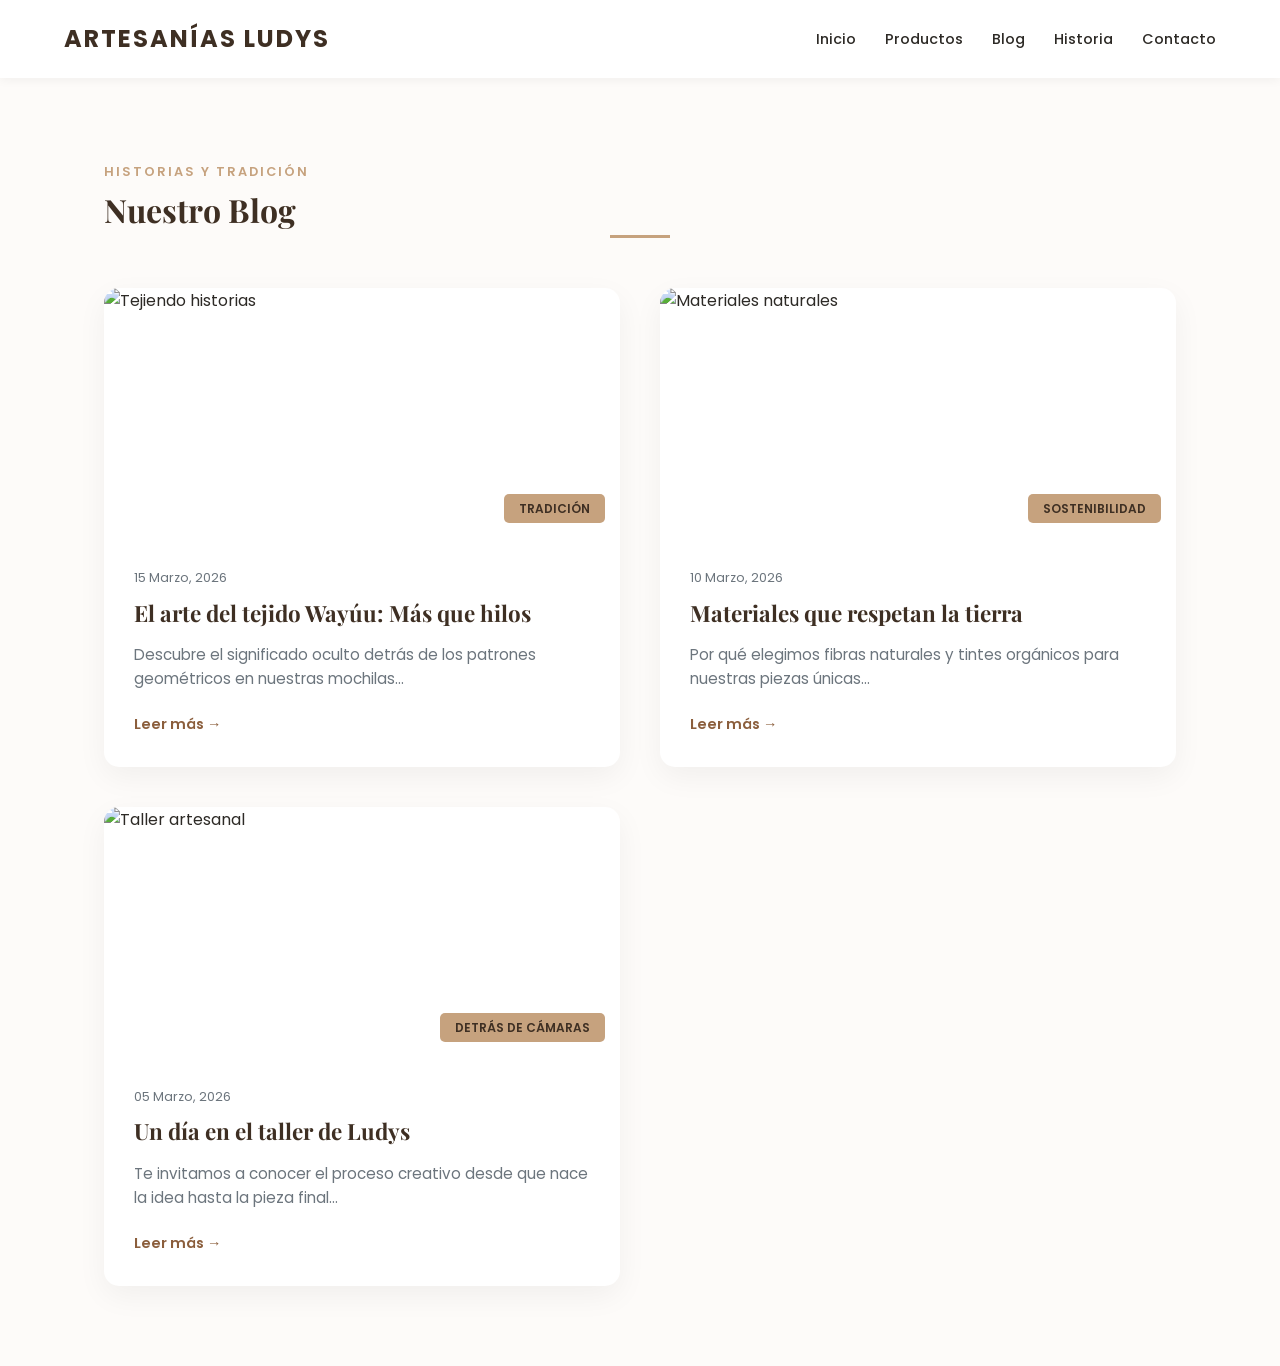
==== blog.html @ 7a83010c "Se optimizan estilos y secciones" ====
<!DOCTYPE html>
<html lang="es">
<head>
    <meta charset="UTF-8">
    <meta name="viewport" content="width=device-width, initial-scale=1.0">
    <title>Blog | Artesanías Ludys</title>
    <link rel="stylesheet" href="css/style.css"> </head>
<body>

    <header class="header">
        <a href="index.html" class="logo" style="text-decoration: none;">Artesanías Ludys</a>
        <nav class="nav">
            <a href="index.html">Inicio</a>
            <a href="productos.html">Productos</a>
            <a href="blog.html" class="active">Blog</a>
            <a href="historia.html">Historia</a>
            <a href="contacto.html">Contacto</a>
        </nav>
    </header>

    <main class="blog-container">
        <header class="seccion-header">
            <span>Historias y Tradición</span>
            <h1>Nuestro Blog</h1>
            <div class="linea-decorativa"></div>
        </header>

        <div class="grid-blog">
            <article class="blog-card">
                <div class="blog-img">
                    <img src="https://images.unsplash.com/photo-1590736961649-711745aaf2c6" alt="Tejiendo historias">
                    <span class="blog-category">Tradición</span>
                </div>
                <div class="blog-content">
                    <span class="blog-date">15 Marzo, 2026</span>
                    <h3>El arte del tejido Wayúu: Más que hilos</h3>
                    <p>Descubre el significado oculto detrás de los patrones geométricos en nuestras mochilas...</p>
                    <a href="#" class="btn-leer">Leer más →</a>
                </div>
            </article>

            <article class="blog-card">
                <div class="blog-img">
                    <img src="https://images.unsplash.com/photo-1610701596007-11502861dcfa" alt="Materiales naturales">
                    <span class="blog-category">Sostenibilidad</span>
                </div>
                <div class="blog-content">
                    <span class="blog-date">10 Marzo, 2026</span>
                    <h3>Materiales que respetan la tierra</h3>
                    <p>Por qué elegimos fibras naturales y tintes orgánicos para nuestras piezas únicas...</p>
                    <a href="#" class="btn-leer">Leer más →</a>
                </div>
            </article>

            <article class="blog-card">
                <div class="blog-img">
                    <img src="https://images.unsplash.com/photo-1506806732259-39c2d4468677" alt="Taller artesanal">
                    <span class="blog-category">Detrás de cámaras</span>
                </div>
                <div class="blog-content">
                    <span class="blog-date">05 Marzo, 2026</span>
                    <h3>Un día en el taller de Ludys</h3>
                    <p>Te invitamos a conocer el proceso creativo desde que nace la idea hasta la pieza final...</p>
                    <a href="#" class="btn-leer">Leer más →</a>
                </div>
            </article>
        </div>
    </main>

    </body>
</html>
---- css/style.css ----
/* Importación de fuentes */
@import url('https://fonts.googleapis.com/css2?family=Playfair+Display:wght@700&family=Poppins:wght@300;400;600&display=swap');

:root {
  --primary: #3e2f23;      /* Marrón tierra */
  --secondary: #c6a27e;    /* Arena/Dorado */
  --accent: #8b5e3c;       /* Cuero */
  --background: #fdfbf9;   /* Papel artesanal */
  --white: #ffffff;
  --text: #2d2a26;
  --gray: #6c757d;
  --transition: all 0.3s ease;
}

* {
  box-sizing: border-box;
  margin: 0;
  padding: 0;
}

body {
  font-family: 'Poppins', sans-serif;
  background-color: var(--background);
  color: var(--text);
  line-height: 1.6;
  overflow-x: hidden;
}

h1, h2, h3 {
  font-family: 'Playfair Display', serif;
  color: var(--primary);
}

/* ---------------------------------------- */
/* SECTION-HEADER */

.header {
  display: flex;
  justify-content: space-between;
  align-items: center;
  padding: 20px 5%;
  background: var(--white);
  box-shadow: 0 2px 10px rgba(0,0,0,0.05);
  position: sticky; /* Se queda fijo al hacer scroll */
  top: 0;
  z-index: 1000;
}

.logo {
  font-size: 1.5rem;
  font-weight: 700;
  text-transform: uppercase;
  letter-spacing: 2px;
  color: var(--primary);
}

.nav a {
  margin-left: 25px;
  text-decoration: none;
  color: var(--text);
  font-size: 0.9rem;
  font-weight: 500;
  transition: var(--transition);
  position: relative;
}

.nav a::after { /* Línea decorativa al pasar el mouse */
  content: '';
  position: absolute;
  width: 0;
  height: 2px;
  bottom: -5px;
  left: 0;
  background-color: var(--secondary);
  transition: var(--transition);
}

.nav a:hover::after {
  width: 100%;
}

.nav a:hover {
  color: var(--accent);
}

/* ---------------------------------------- */
/* SECTION-HERO */
.hero {
    position: relative;
    height: 90vh; /* Un poco menos que el total para invitar a hacer scroll */
    background: url('https://images.unsplash.com/photo-1590736961649-711745aaf2c6?auto=format&fit=crop&q=80') center/cover no-repeat;
    display: flex;
    align-items: center;
    justify-content: center;
    text-align: center;
    color: white;
}

.hero-overlay {
    position: absolute;
    top: 0;
    left: 0;
    width: 100%;
    height: 100%;
    background: rgba(0, 0, 0, 0.4); /* Oscurece la imagen lo justo */
}

.hero-content {
    position: relative; /* Para quedar sobre la capa overlay */
    z-index: 2;
    max-width: 800px;
    padding: 40px;
    background: rgba(255, 255, 255, 0.1); /* Efecto cristal */
    backdrop-filter: blur(8px); /* Desenfoque de fondo */
    border: 1px solid rgba(255, 255, 255, 0.2);
    border-radius: 20px;
}

.hero h1 {
    font-size: clamp(2.5rem, 5vw, 4rem); /* Tamaño fluido: se ajusta solo al móvil */
    color: var(--white);
    margin-bottom: 20px;
    line-height: 1.1;
}

.hero p {
    font-size: 1.2rem;
    margin-bottom: 35px;
    color: #f0f0f0;
    font-weight: 300;
}

/*BOTONES */
.hero-buttons {
    display: flex;
    gap: 20px;
    justify-content: center;
    flex-wrap: wrap;
}

.btn-primary, .btn-secondary {
    padding: 15px 35px;
    border-radius: 50px; /* Bordes redondeados modernos */
    text-decoration: none;
    font-weight: 600;
    font-size: 0.9rem;
    text-transform: uppercase;
    letter-spacing: 1px;
    transition: var(--transition);
}

.btn-primary {
    background-color: var(--secondary);
    color: var(--primary);
    border: 2px solid var(--secondary);
}

.btn-primary:hover {
    background-color: transparent;
    color: var(--white);
}

.btn-secondary {
    background-color: transparent;
    color: var(--white);
    border: 2px solid var(--white);
}

.btn-secondary:hover {
    background-color: var(--white);
    color: var(--primary);
}


.grid {
  display: grid;
  grid-template-columns: repeat(3, 1fr);
  gap: 20px;
}

.card {
  background: white;
  border-radius: 0;
  box-shadow: none;
  text-align: left;
}

.card img {
  transition: transform 0.4s ease;
}

.card:hover img {
  transform: scale(1.05);
}

.card h3 {
  font-family: 'Playfair Display', serif;
  font-size: 18px;
}

.card p {
  color: var(--gray);
  font-weight: 600;
}
/* ---------------------------------------- */
 /* SECTION-PRODUCTOS  */

.productos-destacados {
    padding: 100px 5%;
    background-color: var(--white);
    text-align: center;
}

.seccion-header {
    margin-bottom: 50px;
}

.seccion-header span {
    text-transform: uppercase;
    letter-spacing: 2px;
    font-size: 0.8rem;
    color: var(--secondary);
    font-weight: 600;
}

.seccion-header h2 {
    font-size: 2.5rem;
    margin: 10px 0;
}

.linea-decorativa {
    width: 60px;
    height: 3px;
    background: var(--secondary);
    margin: 0 auto;
}

/* GRID Y TARJETAS */
.grid-productos {
    display: grid;
    grid-template-columns: repeat(auto-fit, minmax(300px, 1fr));
    gap: 40px;
}

.producto-card {
    background: var(--white);
    transition: var(--transition);
    text-align: left;
}

.producto-img-wrapper {
    position: relative;
    overflow: hidden; /* Importante para el zoom */
    aspect-ratio: 4/5; /* Todas las fotos tendrán el mismo tamaño */
    border-radius: 15px;
    margin-bottom: 20px;
}

.producto-img-wrapper img {
    width: 100%;
    height: 100%;
    object-fit: cover;
    transition: transform 0.6s cubic-bezier(0.25, 1, 0.5, 1);
}

.producto-card:hover .producto-img-wrapper img {
    transform: scale(1.1);
}

.badge {
    position: absolute;
    top: 15px;
    left: 15px;
    background: var(--primary);
    color: white;
    padding: 5px 15px;
    font-size: 0.7rem;
    border-radius: 20px;
    text-transform: uppercase;
}

.producto-info h3 {
    font-size: 1.2rem;
    margin-bottom: 8px;
    font-family: 'Poppins', sans-serif; /* Un poco más moderno para nombres */
}

.precio {
    color: var(--accent);
    font-weight: 600;
    font-size: 1.1rem;
    margin-bottom: 15px;
}

.btn-ver {
    text-decoration: none;
    color: var(--primary);
    font-size: 0.9rem;
    font-weight: 600;
    border-bottom: 2px solid var(--secondary);
    transition: var(--transition);
}

.btn-ver:hover {
    color: var(--secondary);
    letter-spacing: 1px;
}

/* ---------------------------------------- */
/* SECTION-BENEFICIOS */

.beneficios {
    display: grid;
    grid-template-columns: repeat(auto-fit, minmax(280px, 1fr)); /* Se vuelve responsivo automáticamente */
    gap: 30px;
    padding: 80px 10%;
    background-color: var(--white);
}

.beneficio-card {
    text-align: center;
    padding: 40px 30px;
    background: var(--background);
    border-radius: 20px;
    transition: var(--transition);
    border: 1px solid rgba(0,0,0,0.03); /* Un borde casi invisible */
}

.beneficio-card:hover {
    transform: translateY(-10px);
    background: var(--white);
    box-shadow: 0 20px 40px rgba(0,0,0,0.05); /* Sombra suave al flotar */
}

.beneficio-card .icon {
    font-size: 3rem;
    display: block;
    margin-bottom: 20px;
}

.beneficio-card h3 {
    font-size: 1.5rem;
    margin-bottom: 15px;
    color: var(--primary);
}

.beneficio-card p {
    font-size: 0.95rem;
    color: var(--gray);
    line-height: 1.6;
}
/* ---------------------------------------- */
/* SECTION-TESTIMONIOS */

.testimonios {
    padding: 100px 5%;
    background-color: var(--background);
    text-align: center;
}

.grid-testimonios {
    display: flex;
    justify-content: center;
    gap: 30px;
    flex-wrap: wrap;
    margin-top: 40px;
}

.testimonio-card {
    background: var(--white);
    padding: 40px;
    border-radius: 20px;
    max-width: 400px;
    box-shadow: 0 10px 30px rgba(0,0,0,0.03);
    transition: var(--transition);
}

.estrellas {
    color: var(--secondary);
    margin-bottom: 15px;
    letter-spacing: 2px;
}

.testimonio-card p {
    font-style: italic;
    color: var(--text);
    margin-bottom: 20px;
}

.cliente {
    font-weight: 600;
    color: var(--primary);
    text-transform: uppercase;
    font-size: 0.8rem;
}

/* ---------------------------------------- */
/* SECTION-FOOTER */
.footer {
    background-color: var(--primary);
    color: var(--white);
    padding: 80px 5% 20px;
}

.footer-container {
    display: grid;
    grid-template-columns: repeat(auto-fit, minmax(200px, 1fr));
    gap: 50px;
    margin-bottom: 50px;
}

.footer-brand h2 {
    color: var(--white);
    margin-bottom: 20px;
}

.footer-brand p {
    color: #ccc;
    font-size: 0.9rem;
}

.footer h4 {
    color: var(--secondary);
    margin-bottom: 25px;
    font-family: 'Poppins', sans-serif;
    text-transform: uppercase;
    font-size: 0.9rem;
}

.footer ul {
    list-style: none;
}

.footer ul li {
    margin-bottom: 12px;
}

.footer ul li a, .social-links a {
    color: #ccc;
    text-decoration: none;
    font-size: 0.9rem;
    transition: var(--transition);
}

.footer ul li a:hover, .social-links a:hover {
    color: var(--secondary);
    padding-left: 5px;
}

.footer-bottom {
    border-top: 1px solid rgba(255,255,255,0.1);
    padding-top: 25px;
    text-align: center;
    font-size: 0.8rem;
    color: #888;
}

/* ******************************************* */
/* PAGE-PRODUCTOS */

/* CATÁLOGO DE PRODUCTOS */
.catalogo-wrapper {
    padding: 80px 5%;
}

.filtros-container {
    display: flex;
    justify-content: center;
    gap: 15px;
    margin-bottom: 50px;
    flex-wrap: wrap;
}

.filter-btn {
    padding: 10px 25px;
    border: 1px solid #ddd;
    background: transparent;
    border-radius: 30px;
    font-family: 'Poppins', sans-serif;
    font-size: 0.9rem;
    cursor: pointer;
    transition: var(--transition);
    color: var(--gray);
}

.filter-btn:hover, .filter-btn.active {
    background: var(--primary);
    color: var(--white);
    border-color: var(--primary);
}

/* Ajustes específicos para el grid del catálogo */
.grid-productos.catalogo {
    gap: 50px 30px; /* Más espacio vertical entre filas */
}

/* Botón de compra rápido */
.btn-primary-sm {
    display: block;
    text-align: center;
    padding: 12px;
    background: var(--primary);
    color: var(--white);
    text-decoration: none;
    font-size: 0.85rem;
    font-weight: 600;
    border-radius: 8px;
    text-transform: uppercase;
    transition: var(--transition);
}

.btn-primary-sm:hover {
    background: var(--secondary);
    color: var(--primary);
}

/* ******************************************* */
/* PAGE-HISTORIA */

.historia-container {
    padding: 80px 5%;
    max-width: 1200px;
    margin: 0 auto;
}

.historia-row {
    display: flex;
    align-items: center;
    gap: 80px;
    margin-bottom: 120px;
}

/* Esta clase invierte el orden del texto y la imagen */
.historia-row.reverse {
    flex-direction: row-reverse;
}

.historia-texto {
    flex: 1;
}

.historia-texto span {
    text-transform: uppercase;
    color: var(--secondary);
    letter-spacing: 2px;
    font-weight: 600;
    font-size: 0.85rem;
}

.historia-texto h2 {
    font-size: 2.8rem;
    margin: 15px 0;
}

.linea-decorativa-izq {
    width: 50px;
    height: 3px;
    background: var(--secondary);
    margin-bottom: 25px;
}

.historia-texto p {
    font-size: 1.1rem;
    color: var(--gray);
    margin-bottom: 20px;
    line-height: 1.8;
}

.historia-img {
    flex: 1;
}

.historia-img img {
    width: 100%;
    height: 500px;
    object-fit: cover;
    border-radius: 30px;
    box-shadow: 20px 20px 0px var(--background), 20px 20px 0px 2px var(--secondary); /* Efecto de marco decorativo */
}

/* Responsivo para móviles */
@media (max-width: 768px) {
    .historia-row, .historia-row.reverse {
        flex-direction: column;
        gap: 40px;
        margin-bottom: 80px;
    }
    
    .historia-img img {
        height: 350px;
    }
}

/* ******************************************* */
/* PAGE-CONTACTO */

.contacto-wrapper {
    padding: 80px 5%;
    max-width: 1100px;
    margin: 0 auto;
}

.contacto-grid {
    display: grid;
    grid-template-columns: 1fr 1.5fr; /* El formulario es un poco más ancho */
    gap: 80px;
    margin-top: 50px;
}

/* Info Box */
.contacto-info-box .info-item {
    margin-bottom: 40px;
}

.contacto-info-box h3 {
    font-size: 1.2rem;
    color: var(--secondary);
    margin-bottom: 10px;
}

.contacto-info-box p {
    color: var(--gray);
    line-height: 1.6;
}

.social-links-contacto a {
    margin-right: 15px;
    color: var(--primary);
    font-weight: 600;
    text-decoration: none;
    border-bottom: 2px solid var(--secondary);
}

.contacto-form-container {
    background: var(--white);
    padding: 40px;
    border-radius: 20px;
    box-shadow: 0 15px 50px rgba(0,0,0,0.05);
}

.form-group {
    margin-bottom: 25px;
}

.form-group label {
    display: block;
    font-size: 0.85rem;
    font-weight: 600;
    margin-bottom: 8px;
    color: var(--primary);
    text-transform: uppercase;
}

.formulario-moderno input,
.formulario-moderno textarea {
    width: 100%;
    padding: 15px 0;
    border: none;
    border-bottom: 1px solid #ddd;
    background: transparent;
    font-family: 'Poppins', sans-serif;
    font-size: 1rem;
    transition: var(--transition);
}

.formulario-moderno input:focus,
.formulario-moderno textarea:focus {
    outline: none;
    border-bottom: 2px solid var(--secondary);
}

.formulario-moderno .btn-primary {
    width: 100%;
    margin-top: 20px;
    cursor: pointer;
}

/* Móvil */
@media (max-width: 768px) {
    .contacto-grid {
        grid-template-columns: 1fr;
        gap: 50px;
    }
}

/* ******************************************* */
/* PAGE-BLOG */

.blog-container {
    padding: 80px 5%;
    max-width: 1200px;
    margin: 0 auto;
}

.grid-blog {
    display: grid;
    grid-template-columns: repeat(auto-fit, minmax(350px, 1fr));
    gap: 40px;
    margin-top: 50px;
}

.blog-card {
    background: var(--white);
    border-radius: 15px;
    overflow: hidden;
    box-shadow: 0 10px 30px rgba(0,0,0,0.05);
    transition: var(--transition);
}

.blog-card:hover {
    transform: translateY(-5px);
    box-shadow: 0 15px 40px rgba(0,0,0,0.1);
}

.blog-img {
    position: relative;
    height: 250px;
}

.blog-img img {
    width: 100%;
    height: 100%;
    object-fit: cover;
}

.blog-category {
    position: absolute;
    bottom: 15px;
    right: 15px;
    background: var(--secondary);
    color: var(--primary);
    padding: 5px 15px;
    font-size: 0.75rem;
    font-weight: 600;
    text-transform: uppercase;
    border-radius: 5px;
}

.blog-content {
    padding: 30px;
}

.blog-date {
    font-size: 0.8rem;
    color: var(--gray);
    display: block;
    margin-bottom: 10px;
}

.blog-content h3 {
    font-size: 1.4rem;
    margin-bottom: 15px;
    line-height: 1.3;
}

.blog-content p {
    font-size: 0.95rem;
    color: var(--gray);
    margin-bottom: 20px;
}

.btn-leer {
    text-decoration: none;
    color: var(--accent);
    font-weight: 600;
    font-size: 0.9rem;
    transition: var(--transition);
}

.btn-leer:hover {
    color: var(--primary);
    padding-left: 10px;
}

/* ******************************************* */
/* PAGE-DETALLE DE PRODUCTO */
.detalle-producto-wrapper {
    padding: 80px 5%;
    max-width: 1200px;
    margin: 0 auto;
}

.detalle-grid {
    display: grid;
    grid-template-columns: 1.2fr 1fr; /* La imagen es un poco más ancha */
    gap: 60px;
    align-items: start;
}

/* Galería */
.producto-galeria .img-principal {
    width: 100%;
    height: auto;
    border-radius: 20px;
    box-shadow: 0 15px 40px rgba(0,0,0,0.08);
    object-fit: cover;
}

/* Info y Compra */
.producto-categoria {
    text-transform: uppercase;
    color: var(--secondary);
    letter-spacing: 2px;
    font-size: 0.8rem;
    font-weight: 600;
}

.producto-info-compra h1 {
    font-size: 2.8rem;
    margin: 10px 0 15px;
    line-height: 1.2;
}

.producto-precio {
    font-size: 2rem;
    color: var(--accent);
    font-weight: 700;
    font-family: 'Poppins', sans-serif;
    margin-bottom: 20px;
}

.producto-descripcion-corta {
    color: var(--gray);
    line-height: 1.8;
    margin: 25px 0;
    font-size: 1.05rem;
}

/* Opciones de Compra */
.opciones-compra {
    background: var(--white);
    padding: 30px;
    border-radius: 15px;
    box-shadow: 0 10px 30px rgba(0,0,0,0.03);
    margin-bottom: 40px;
}

.input-cantidad {
    width: 80px;
    padding: 10px;
    border: 1px solid #ddd;
    border-radius: 8px;
    font-size: 1rem;
    text-align: center;
}

.btn-anadir {
    width: 100%;
    margin-top: 20px;
    border: none;
    cursor: pointer;
}

.btn-whatsapp-compra {
    display: block;
    text-align: center;
    margin-top: 15px;
    text-decoration: none;
    color: #25D366; /* Verde WhatsApp */
    font-weight: 600;
    font-size: 0.9rem;
    transition: var(--transition);
}

.btn-whatsapp-compra:hover {
    opacity: 0.7;
}

/* Detalles Técnicos */
.detalles-tecnicos h3 {
    font-size: 1.2rem;
    margin-bottom: 15px;
}

.detalles-tecnicos ul {
    list-style: none;
    color: var(--gray);
    font-size: 0.95rem;
}

.detalles-tecnicos ul li {
    margin-bottom: 10px;
    border-bottom: 1px solid rgba(0,0,0,0.03);
    padding-bottom: 10px;
}

/* Responsivo Detalle */
@media (max-width: 900px) {
    .detalle-grid {
        grid-template-columns: 1fr;
        gap: 40px;
    }
    
    .producto-info-compra h1 {
        font-size: 2rem;
    }
}

/* ******************************************* */
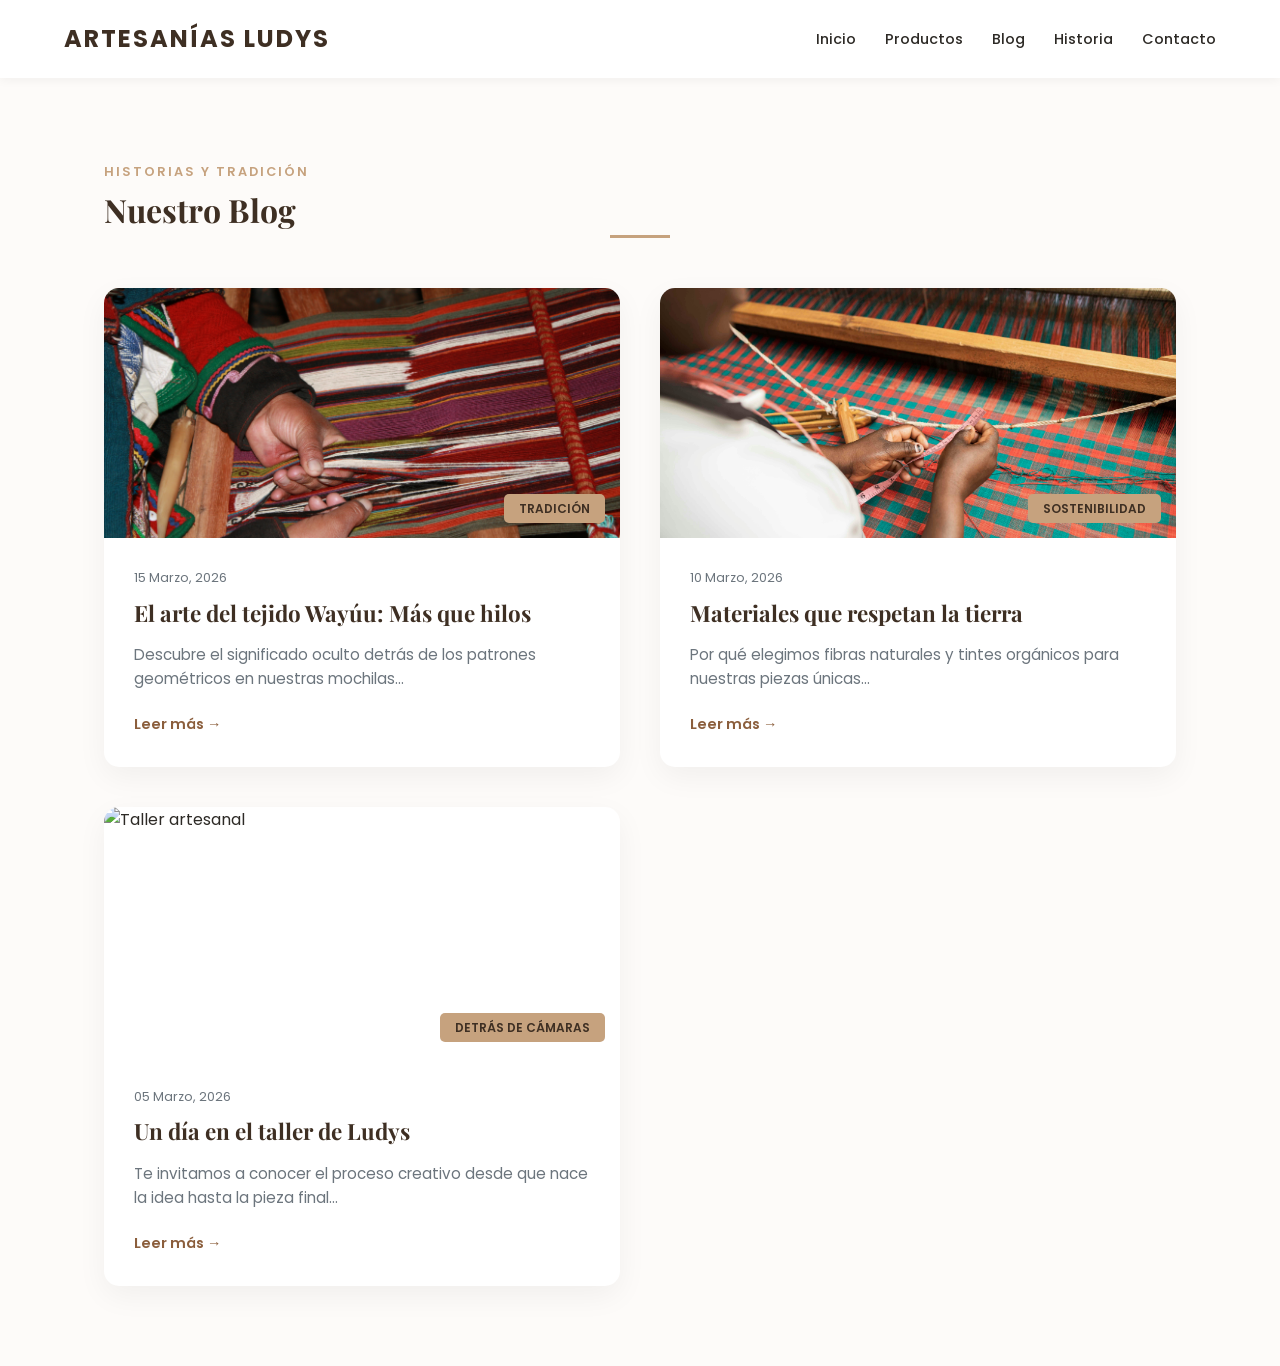
==== commit c4c6e7f1: "Se actualizan imagens" ====
--- a/blog.html
+++ b/blog.html
@@ -28,7 +28,7 @@
         <div class="grid-blog">
             <article class="blog-card">
                 <div class="blog-img">
-                    <img src="https://images.unsplash.com/photo-1590736961649-711745aaf2c6" alt="Tejiendo historias">
+                    <img src="img/image1.jpg" alt="Tejiendo historias">
                     <span class="blog-category">Tradición</span>
                 </div>
                 <div class="blog-content">
@@ -41,7 +41,7 @@
 
             <article class="blog-card">
                 <div class="blog-img">
-                    <img src="https://images.unsplash.com/photo-1610701596007-11502861dcfa" alt="Materiales naturales">
+                    <img src="img/image2.jpg" alt="Materiales naturales">
                     <span class="blog-category">Sostenibilidad</span>
                 </div>
                 <div class="blog-content">
@@ -54,7 +54,7 @@
 
             <article class="blog-card">
                 <div class="blog-img">
-                    <img src="https://images.unsplash.com/photo-1506806732259-39c2d4468677" alt="Taller artesanal">
+                    <img src="img/image3.jpg" alt="Taller artesanal">
                     <span class="blog-category">Detrás de cámaras</span>
                 </div>
                 <div class="blog-content">
--- a/css/style.css
+++ b/css/style.css
@@ -88,7 +88,7 @@
 .hero {
     position: relative;
     height: 90vh; /* Un poco menos que el total para invitar a hacer scroll */
-    background: url('https://images.unsplash.com/photo-1590736961649-711745aaf2c6?auto=format&fit=crop&q=80') center/cover no-repeat;
+    background: url("/img/hero.jpg") center/cover no-repeat;
     display: flex;
     align-items: center;
     justify-content: center;
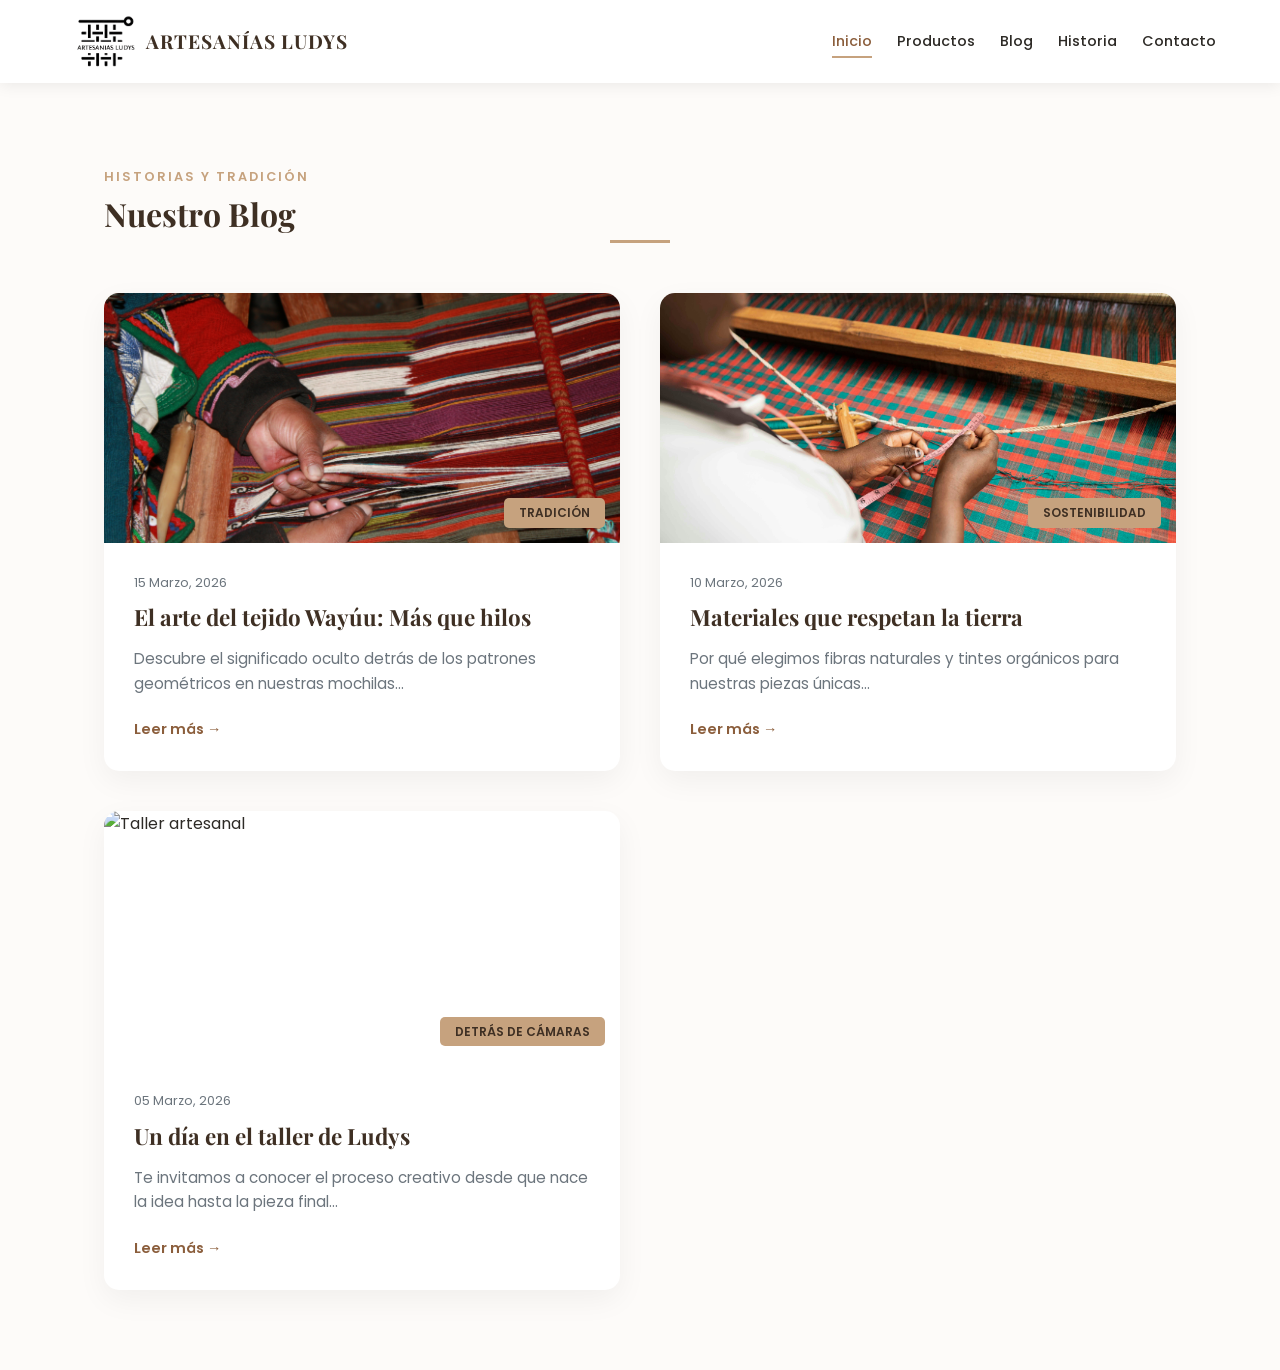
==== commit 88694b79: "Se ajusta logo y actauliza header en todas las paginas" ====
--- a/blog.html
+++ b/blog.html
@@ -8,13 +8,17 @@
 <body>
 
     <header class="header">
-        <a href="index.html" class="logo" style="text-decoration: none;">Artesanías Ludys</a>
+        <a href="index.html" class="logo-container">
+            <img src="/img/logo-dark.png" alt="Logo Artesanías Ludys" class="logo-icon">
+            <span class="logo-text">Artesanías Ludys</span>
+        </a>
+
         <nav class="nav">
-            <a href="index.html">Inicio</a>
-            <a href="productos.html">Productos</a>
-            <a href="blog.html" class="active">Blog</a>
-            <a href="historia.html">Historia</a>
-            <a href="contacto.html">Contacto</a>
+            <a href="index.html" class="nav-link active">Inicio</a>
+            <a href="productos.html" class="nav-link">Productos</a>
+            <a href="blog.html" class="nav-link">Blog</a>
+            <a href="historia.html" class="nav-link">Historia</a>
+            <a href="contacto.html" class="nav-link">Contacto</a>
         </nav>
     </header>
 
--- a/css/style.css
+++ b/css/style.css
@@ -34,53 +34,79 @@
 /* ---------------------------------------- */
 /* SECTION-HEADER */
 
+/* HEADER OPTIMIZADO */
 .header {
   display: flex;
   justify-content: space-between;
   align-items: center;
-  padding: 20px 5%;
+  padding: 15px 5%; /* Reducido un poco para mayor elegancia */
   background: var(--white);
-  box-shadow: 0 2px 10px rgba(0,0,0,0.05);
-  position: sticky; /* Se queda fijo al hacer scroll */
+  box-shadow: 0 2px 15px rgba(0,0,0,0.08);
+  position: sticky;
   top: 0;
   z-index: 1000;
 }
 
-.logo {
-  font-size: 1.5rem;
+/* Contenedor del Logo e Icono */
+.logo-container {
+  display: flex;
+  align-items: center;
+  gap: 2px;
+  text-decoration: none;
+}
+
+.logo-icon {
+  width: 80px; /* Ajusta según el tamaño de tu imagen */
+  height: auto;
+}
+
+.logo-text {
+  font-size: 1.2rem;
   font-weight: 700;
   text-transform: uppercase;
-  letter-spacing: 2px;
+  letter-spacing: 1px;
   color: var(--primary);
-}
-
-.nav a {
-  margin-left: 25px;
+  font-family: 'Playfair Display', serif;
+}
+
+/* Navegación Simplificada */
+.nav {
+  display: flex;
+  gap: 25px; /* Usamos gap en lugar de margin-left para código más limpio */
+}
+
+.nav-link {
   text-decoration: none;
   color: var(--text);
   font-size: 0.9rem;
   font-weight: 500;
   transition: var(--transition);
   position: relative;
-}
-
-.nav a::after { /* Línea decorativa al pasar el mouse */
+  padding: 5px 0;
+}
+
+.nav-link.active {
+  color: var(--accent);
+}
+
+.nav-link.active::after {
+  width: 100%; /* La línea se mantiene fija en la página actual */
+}
+
+/* Efecto Hover */
+.nav-link::after {
   content: '';
   position: absolute;
   width: 0;
   height: 2px;
-  bottom: -5px;
+  bottom: 0;
   left: 0;
   background-color: var(--secondary);
   transition: var(--transition);
 }
 
-.nav a:hover::after {
+.nav-link:hover::after {
   width: 100%;
-}
-
-.nav a:hover {
-  color: var(--accent);
 }
 
 /* ---------------------------------------- */
@@ -896,4 +922,46 @@
     }
 }
 
-/* ******************************************* */+/* ******************************************* */
+
+/* AJUSTES PARA MÓVILES (MENOS DE 768px) */
+@media (max-width: 768px) {
+    /* Header: apilamos logo y nav */
+    .header {
+        flex-direction: column;
+        gap: 15px;
+        padding: 15px;
+    }
+
+    .nav {
+        gap: 15px;
+    }
+
+    .nav-link {
+        font-size: 0.8rem;
+    }
+
+    /* Hero: reducimos textos para que no ocupen toda la pantalla */
+    .hero h1 {
+        font-size: 2rem;
+    }
+
+    .hero-content {
+        padding: 30px 20px;
+    }
+
+    .hero-buttons {
+        flex-direction: column; /* Botones uno sobre otro en móvil */
+        width: 100%;
+    }
+
+    .btn-primary, .btn-secondary {
+        width: 100%;
+        text-align: center;
+    }
+
+    /* Footer: centramos todo */
+    .footer-container {
+        text-align: center;
+    }
+}
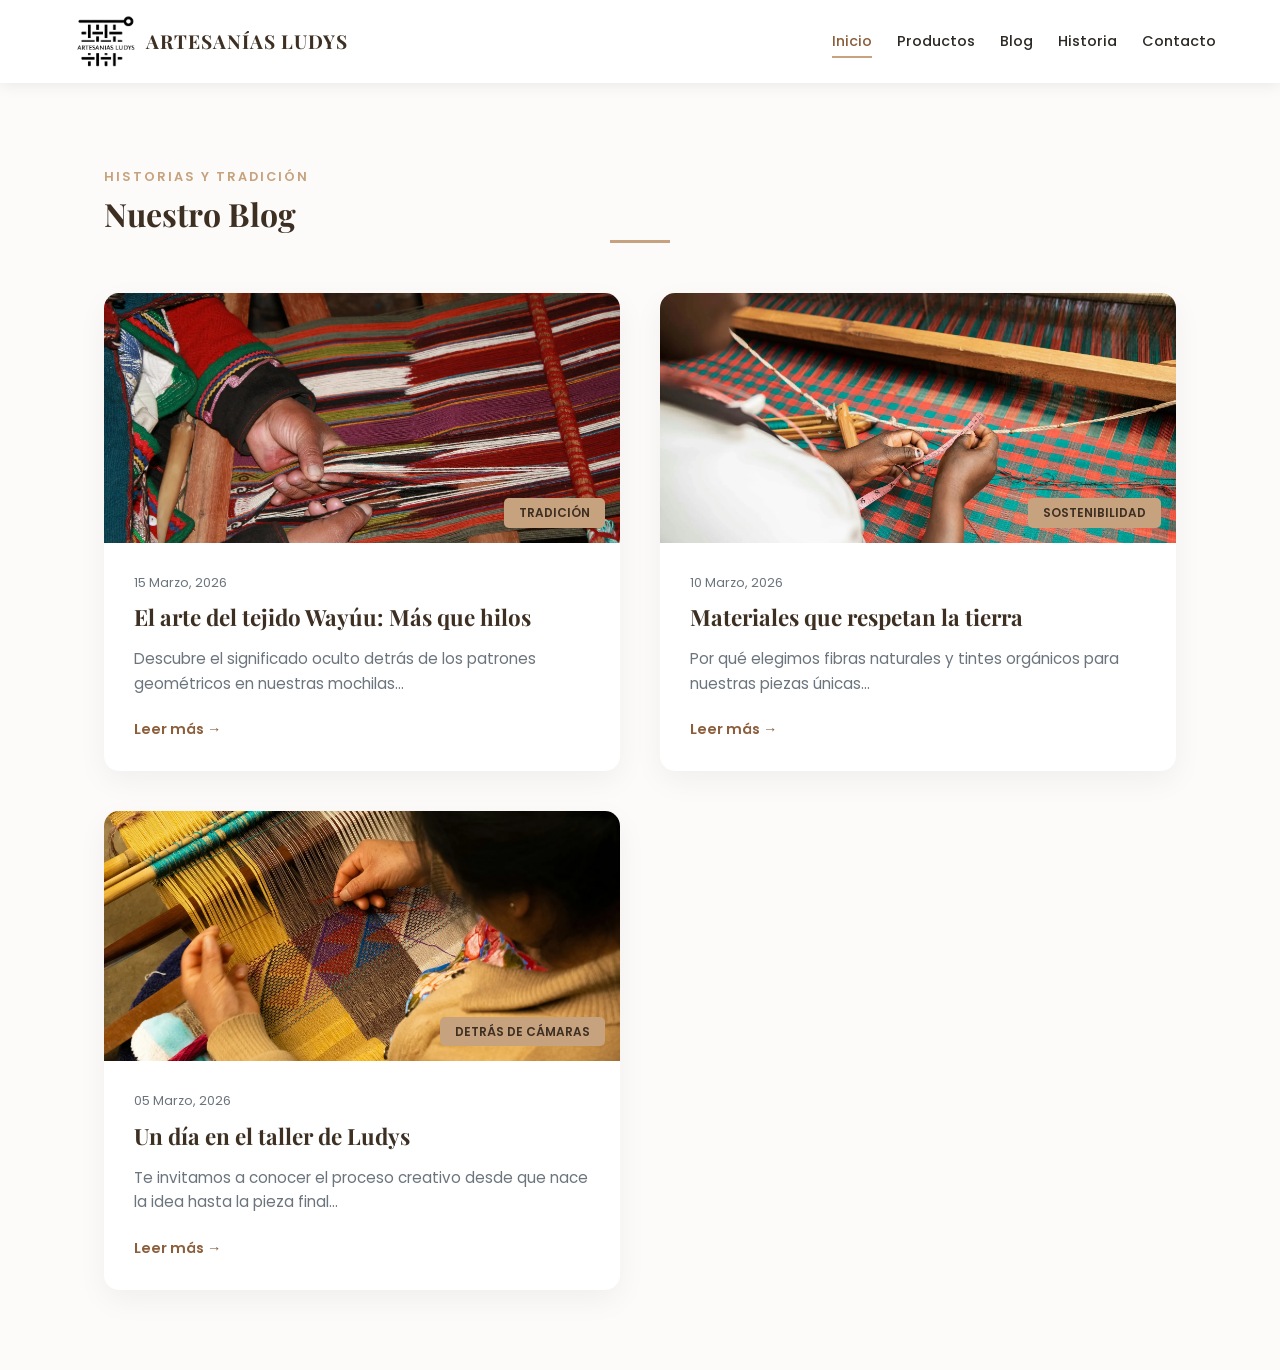
==== commit cdd67928: "Se actualiza formato de imagenes <webp>" ====
--- a/blog.html
+++ b/blog.html
@@ -32,7 +32,7 @@
         <div class="grid-blog">
             <article class="blog-card">
                 <div class="blog-img">
-                    <img src="img/image1.jpg" alt="Tejiendo historias">
+                    <img src="img/image1.webp" alt="Tejiendo historias">
                     <span class="blog-category">Tradición</span>
                 </div>
                 <div class="blog-content">
@@ -45,7 +45,7 @@
 
             <article class="blog-card">
                 <div class="blog-img">
-                    <img src="img/image2.jpg" alt="Materiales naturales">
+                    <img src="img/image2.webp" alt="Materiales naturales">
                     <span class="blog-category">Sostenibilidad</span>
                 </div>
                 <div class="blog-content">
@@ -58,7 +58,7 @@
 
             <article class="blog-card">
                 <div class="blog-img">
-                    <img src="img/image3.jpg" alt="Taller artesanal">
+                    <img src="img/image3.webp" alt="Taller artesanal">
                     <span class="blog-category">Detrás de cámaras</span>
                 </div>
                 <div class="blog-content">
--- a/css/style.css
+++ b/css/style.css
@@ -114,7 +114,7 @@
 .hero {
     position: relative;
     height: 90vh; /* Un poco menos que el total para invitar a hacer scroll */
-    background: url("/img/hero.jpg") center/cover no-repeat;
+    background: url("/img/hero.webp") center/cover no-repeat;
     display: flex;
     align-items: center;
     justify-content: center;
